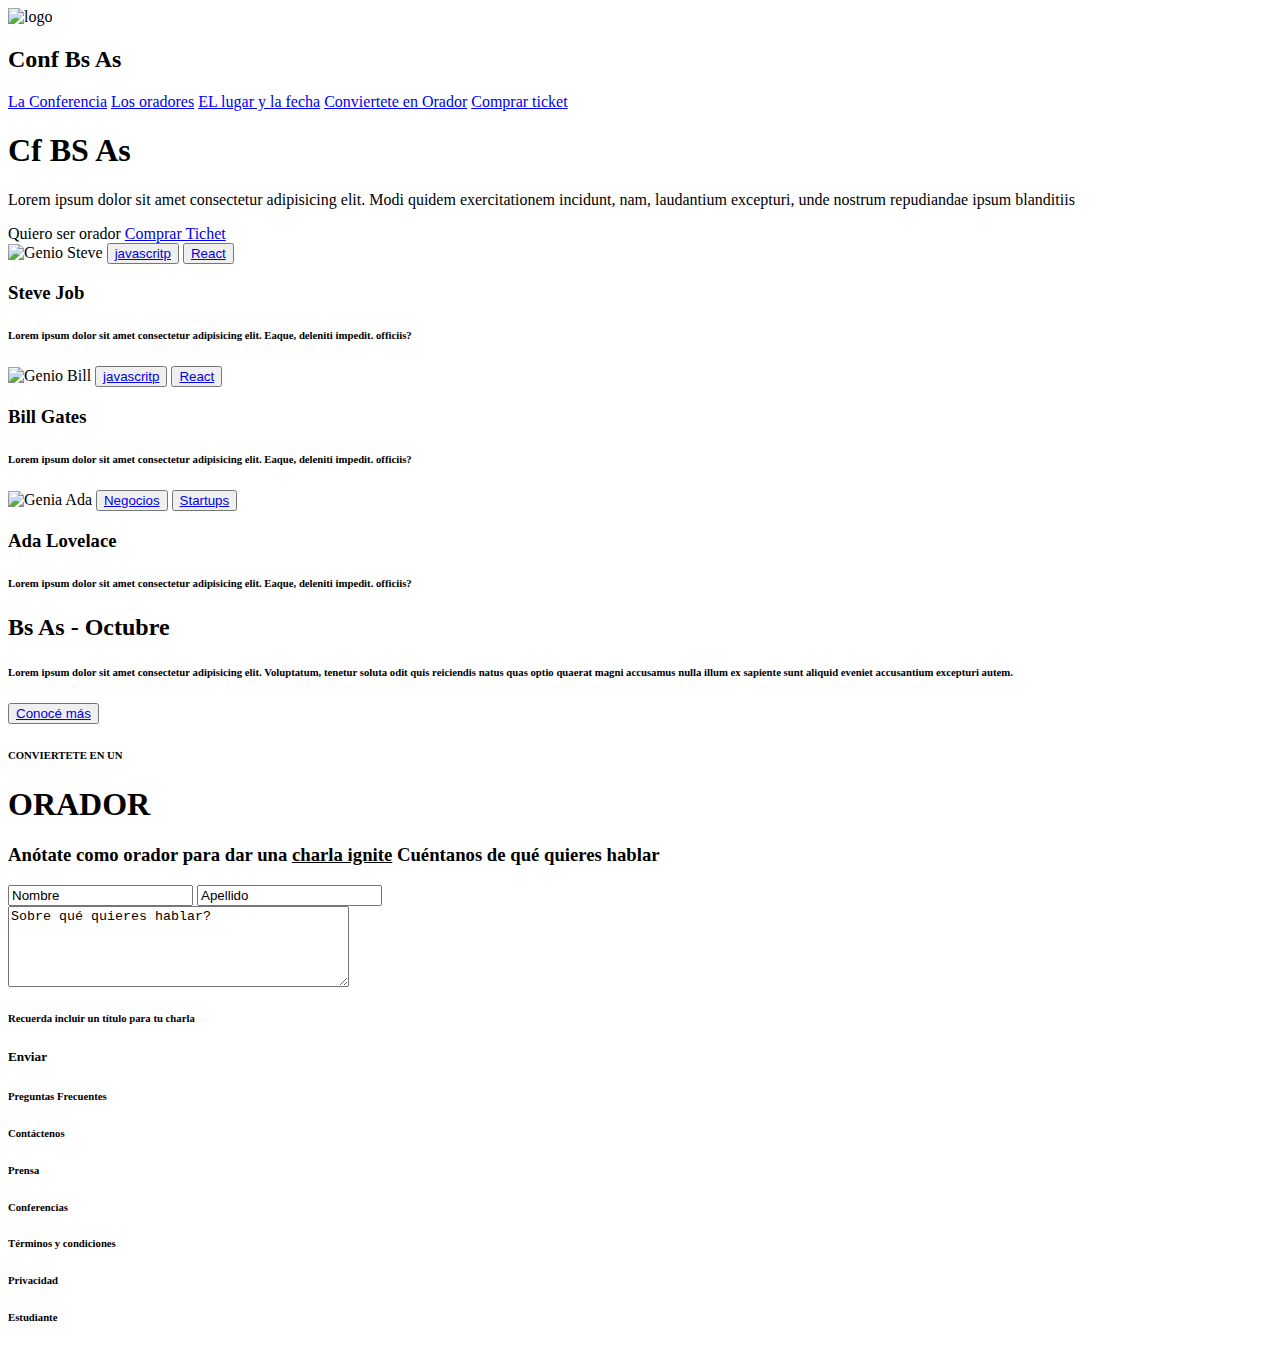
==== index.html @ 3cd5187d "Rename html0410flex2.html to index.html" ====
<DOCTYPE html>
<html lang="es">
<head>
  <title>2Este texto es el tÃ­tulo del documento</title>
  <meta charset="utf-8">
  <meta name="description" content="Este es un documento HTML5">
  <meta name="keywords" content="HTML, CSS, JavaScript">
  <link rel="stylesheet" href="../css/css0410flex2.css">
  <meta name="viewport" content ="width=device-width, initial-scale=1">
</head>
<body>
  <header>
    <div class="logo">
      <img class="imagen-logo" src="../img/codoacodo.png" alt="logo">
      <h2>Conf Bs As</h2>
  </div>
  <nav>
      <a href="#">La Conferencia</a>
      <a href="#">Los oradores</a>
      <a href="#">EL lugar y la fecha</a>
      <a href="#">Conviertete en Orador</a>
      <a class="botton-comprar" href="./page/comprarTicket.html">Comprar ticket</a>
  </nav>
  </header>
  <section>
                  
    <div class="card-float">
       <!-- <img src="..\img\hawaii.jpg">-->
        <h1>Cf BS As</h1>
         <p>Lorem ipsum dolor sit amet consectetur adipisicing elit. Modi quidem exercitationem incidunt, nam, laudantium excepturi, unde nostrum repudiandae ipsum blanditiis 
         </p>
         <div class="container-enlace">
            <a class="enlace-1">Quiero ser orador</a>
            <a class="enlace-2" href="./assets/comprarTicket.html">Comprar Tichet</a>
         </div>
     </div>
    </section>
    <div class="container-oradores" id="orador">
      <div class="card">
          <img src="../img/steve.jpg" alt="Genio Steve">
          <button class="java"><a href="#">javascritp</a></button>
          <button class="react"><a href="#">React </a></button>
          <h3>Steve Job</h3>
          <p><h6>Lorem ipsum dolor sit amet consectetur adipisicing elit. Eaque, deleniti impedit. 
            officiis?</h6></p>
      </div>
      <div class="card">
          <img src="../img/Bill.jpg" alt="Genio Bill">
          <button class="java"><a href="#">javascritp</a></button>
          <button class="react"><a href="#">React </a></button>
          <h3>Bill Gates</h3>
          <p><h6>Lorem ipsum dolor sit amet consectetur adipisicing elit. Eaque, deleniti impedit. 
          officiis?</h6></p>
      </div>
      <div class="card">
          <img src="../img/ada.jpeg" alt="Genia Ada">
          <button class="java"><a href="#">Negocios</a></button>
          <button class="react"><a href="#">Startups</a></button>
          <h3>Ada Lovelace</h3>
          <p><h6>Lorem ipsum dolor sit amet consectetur adipisicing elit. Eaque, deleniti impedit. 
          officiis?</h6></p>
      </div>
      </div>
      <div class="hawaii">
        <div class="fotohawaii">
         <!--<img src="..\img\honolulu.jpg">-->
        </div>
        <div class="bsasoct"><H2>Bs As - Octubre</H2>
          <div class="bsasocttxt"><h6>Lorem ipsum dolor sit amet consectetur adipisicing elit. Voluptatum, tenetur soluta odit quis reiciendis natus quas optio quaerat magni accusamus nulla illum ex sapiente sunt aliquid eveniet accusantium excepturi autem.
          </h6></div>
          
          <button class="enlace-3"><a href="#">Conocé más</a></button>
            </div>
          </div>
        </div>
        <footer>
          <div class="conv">
          <h6>CONVIERTETE EN UN</h6>
          <h1>ORADOR</h1>
          <h3>Anótate como orador para dar una <u>charla ignite</u> Cuéntanos de qué quieres hablar</h3>
          <form><input type="text" name="nombre" value="Nombre">
          <input type="text" name="apellido" value = "Apellido"><br>
          <textarea name="comentario" rows ="5" cols="40">Sobre qué quieres hablar?</textarea>
          </form>
          <div class="conv6"><h6>Recuerda incluir un título para tu charla</h6></div>
          <h5>Enviar</h5>
          </div>
          <div class="pie">
              <h6>Preguntas Frecuentes</h6>
              <h6>Contáctenos</h6>
              <h6>Prensa</h6>
              <h6>Conferencias</h6>
              <h6>Términos y condiciones</h6>
              <h6>Privacidad</h6>
              <h6>Estudiante</h6>
          
          </div>
          </footer>
          </html>
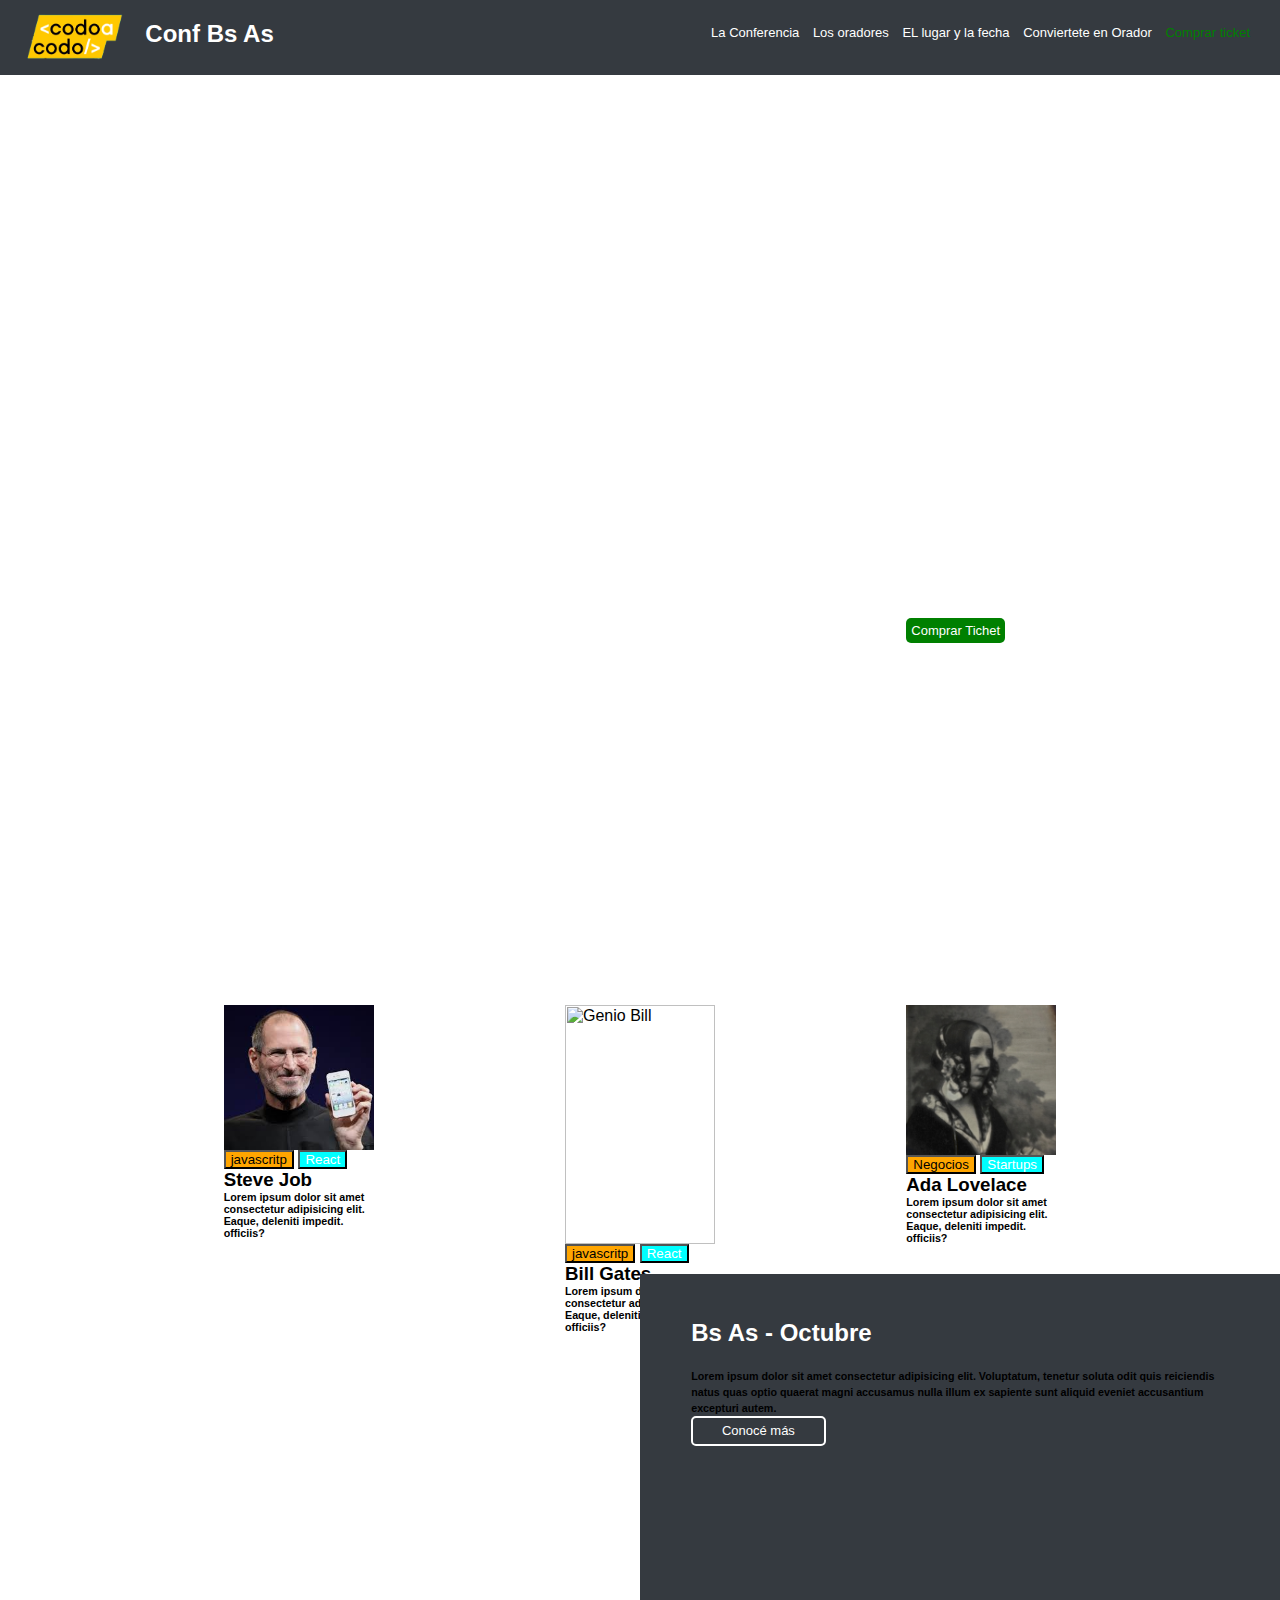
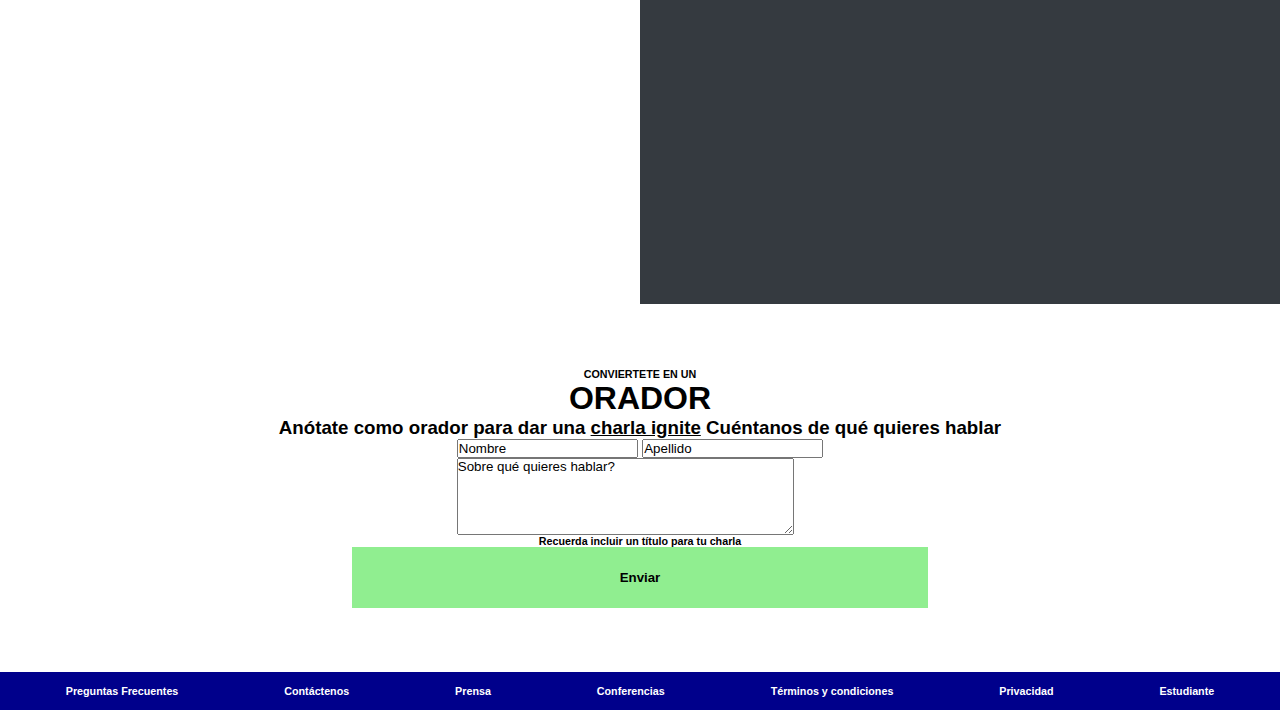
==== commit 3b606597: "Update index.html" ====
--- a/index.html
+++ b/index.html
@@ -5,13 +5,13 @@
   <meta charset="utf-8">
   <meta name="description" content="Este es un documento HTML5">
   <meta name="keywords" content="HTML, CSS, JavaScript">
-  <link rel="stylesheet" href="../css/css0410flex2.css">
+  <link rel="stylesheet" href="css0410flex2.css">
   <meta name="viewport" content ="width=device-width, initial-scale=1">
 </head>
 <body>
   <header>
     <div class="logo">
-      <img class="imagen-logo" src="../img/codoacodo.png" alt="logo">
+      <img class="imagen-logo" src="codoacodo.png" alt="logo">
       <h2>Conf Bs As</h2>
   </div>
   <nav>
@@ -19,13 +19,13 @@
       <a href="#">Los oradores</a>
       <a href="#">EL lugar y la fecha</a>
       <a href="#">Conviertete en Orador</a>
-      <a class="botton-comprar" href="./page/comprarTicket.html">Comprar ticket</a>
+      <a class="botton-comprar" href="comprarTicket.html">Comprar ticket</a>
   </nav>
   </header>
   <section>
                   
     <div class="card-float">
-       <!-- <img src="..\img\hawaii.jpg">-->
+       <!-- <img src="hawaii.jpg">-->
         <h1>Cf BS As</h1>
          <p>Lorem ipsum dolor sit amet consectetur adipisicing elit. Modi quidem exercitationem incidunt, nam, laudantium excepturi, unde nostrum repudiandae ipsum blanditiis 
          </p>
@@ -37,7 +37,7 @@
     </section>
     <div class="container-oradores" id="orador">
       <div class="card">
-          <img src="../img/steve.jpg" alt="Genio Steve">
+          <img src="steve.jpg" alt="Genio Steve">
           <button class="java"><a href="#">javascritp</a></button>
           <button class="react"><a href="#">React </a></button>
           <h3>Steve Job</h3>
@@ -45,7 +45,7 @@
             officiis?</h6></p>
       </div>
       <div class="card">
-          <img src="../img/Bill.jpg" alt="Genio Bill">
+          <img src="Bill.jpg" alt="Genio Bill">
           <button class="java"><a href="#">javascritp</a></button>
           <button class="react"><a href="#">React </a></button>
           <h3>Bill Gates</h3>
@@ -53,7 +53,7 @@
           officiis?</h6></p>
       </div>
       <div class="card">
-          <img src="../img/ada.jpeg" alt="Genia Ada">
+          <img src="ada.jpeg" alt="Genia Ada">
           <button class="java"><a href="#">Negocios</a></button>
           <button class="react"><a href="#">Startups</a></button>
           <h3>Ada Lovelace</h3>
@@ -63,7 +63,7 @@
       </div>
       <div class="hawaii">
         <div class="fotohawaii">
-         <!--<img src="..\img\honolulu.jpg">-->
+         <!--<img src="honolulu.jpg">-->
         </div>
         <div class="bsasoct"><H2>Bs As - Octubre</H2>
           <div class="bsasocttxt"><h6>Lorem ipsum dolor sit amet consectetur adipisicing elit. Voluptatum, tenetur soluta odit quis reiciendis natus quas optio quaerat magni accusamus nulla illum ex sapiente sunt aliquid eveniet accusantium excepturi autem.
--- a/css0410flex2.css
+++ b/css0410flex2.css
@@ -0,0 +1,216 @@
+* {
+  margin: 0;
+  padding: 0;
+  box-sizing: border-box;
+  font-family: 'Lucida Sans', 'Lucida Sans Regular', 'Lucida Grande', 'Lucida Sans Unicode', Geneva, Verdana, sans-serif;
+}
+
+header {
+  background: #353A40;
+  display: inline-block;
+  width: 100%;
+  top: 0;
+  z-index: 10;
+  }
+
+.logo {
+  display: inherit;
+}
+
+.logo img {
+  height: 75px;
+  vertical-align: middle;
+  margin-left: 10px;
+}
+h2 {
+  color: white;
+  display: inline-block;
+}
+nav {
+  display: inline-block;
+  float: right;
+  padding: 25px;
+  font-size: small;
+  
+}
+a {
+  color: white;
+  text-decoration: none;
+  padding: 5px;
+}
+  nav a:hover{background-color: RED;
+ }
+ 
+ .botton-comprar {
+    color: green;
+    }
+section{
+  background-image: url("../img/hawaii.jpg");
+  background-size:cover;
+  background-repeat: no-repeat;
+  height: 100vh;
+  padding: 10%;
+
+}
+.card-float {
+    
+        width:50%;
+        /*height: 100vh;*/
+        position: relative;
+        top:40%;
+        left:50%;
+       /* background-color: aqua;*/
+        color:white;
+        text-align:right;
+        }
+.card-float h1{
+    /*position:absolute;
+    top:40%;
+    right:10%;*/
+    padding: 2%;
+    
+          
+    }
+   
+
+.card-float p{
+   /* position:absolute;
+    width:30%;
+    top:50%;
+    right:10%;
+    text-align: right;*/
+    padding: 5%;
+}
+
+.container-enlace{
+   /* position: absolute;*/
+    /*padding: auto;*/
+   /* top: 85%;
+    right:10%;*/
+   /* display:inline-block;*/
+    height:10%;
+    font-size: small;
+    text-align: center;
+   /* color:white;*/
+ }
+.enlace-1 {
+   /* padding:auto;*/
+    border: 2px solid white;
+    border-radius: 5px;
+    /*margin:auto;*/
+ }
+ 
+ .enlace-2 {
+    padding: auto;
+    border-radius: 5px;
+    background-color: green;
+  /*  margin: auto;*/
+ }
+ .container-oradores{
+  display: flex;
+  justify-content:space-around;
+  width:80%;
+    margin-left: auto;
+  margin-right: auto;
+ /* background-color: aquamarine;*/
+}
+.card{
+   width: 210px;
+    padding: 30px;
+   /* background-color: pink;*/
+
+}
+
+.java{
+  background-color: orange;
+}
+.java a{
+  color:black;
+}
+
+.react{
+  background-color: aqua;
+}
+.card img {
+  width: 100%;
+  }
+  .hawaii{
+    width:100%;
+    display:flex;
+    
+   /* height: 300px;*/
+    
+    }
+  .fotohawaii{
+    width: 50%;
+    /*background-color: cadetblue;*/  
+    /*max-width:100% ;*/
+    /*background-image:cover;*/
+    background-image: url("../img/honolulu.jpg");
+    background-size:cover;
+    height:70vh;
+  /* width: 100vw;*/
+  }
+  
+  
+  .bsasoct{
+    width: 50%;
+    padding: 4%;
+    background: #353A40; 
+    /*color:white;*/
+    display: flex;
+    flex-direction: column;
+    line-height:1em;
+    }
+  .bsasocttxt{
+     padding-top: 5%;
+    }
+    .enlace-3 {
+      width:25%;
+      padding: 1%;
+      border-radius: 5px;
+      background-color:transparent ;
+      border: 2px solid white;
+      font-size: small; 
+    }
+  .conv {
+  padding: 5%;
+ /* background-color: bisque;*/
+  display:flex;
+  flex-direction: column;
+  align-items:center;
+ /* position: relative;*/
+  }
+.conv h5{
+  width: 50%;
+  background-color: lightgreen;
+  text-align: center;
+  padding:2%;
+}
+.conv6{
+  position:relative;
+  justify-self: start;
+}
+.pie{
+  background-color: darkblue;
+  padding: 1%;
+  color: white;
+  display: flex;
+  flex-direction: row;
+  justify-content: space-around;
+    }
+
+
+
+ @media screen and (max-width:480px) {.card-float {/*position: static;top:20%;*/left:0%;text-align: center;width:100%;}
+                                      nav {float:none;width:100%;background-color: aqua;} 
+                                      nav a{width: 100%;}         
+                            .container-oradores{flex-direction:column;align-items:center;width:100%;}
+                            .card{background-color: orange;/*display:inline-block;*/align-items: center;width:100%;}
+                            .card img{width: 50%;}
+                            .hawaii{flex-direction: column;}
+                            .fotohawaii{width: 100%;}
+                            .bsasoct{width: 100%;/*background-color: brown;*/}
+
+};
+
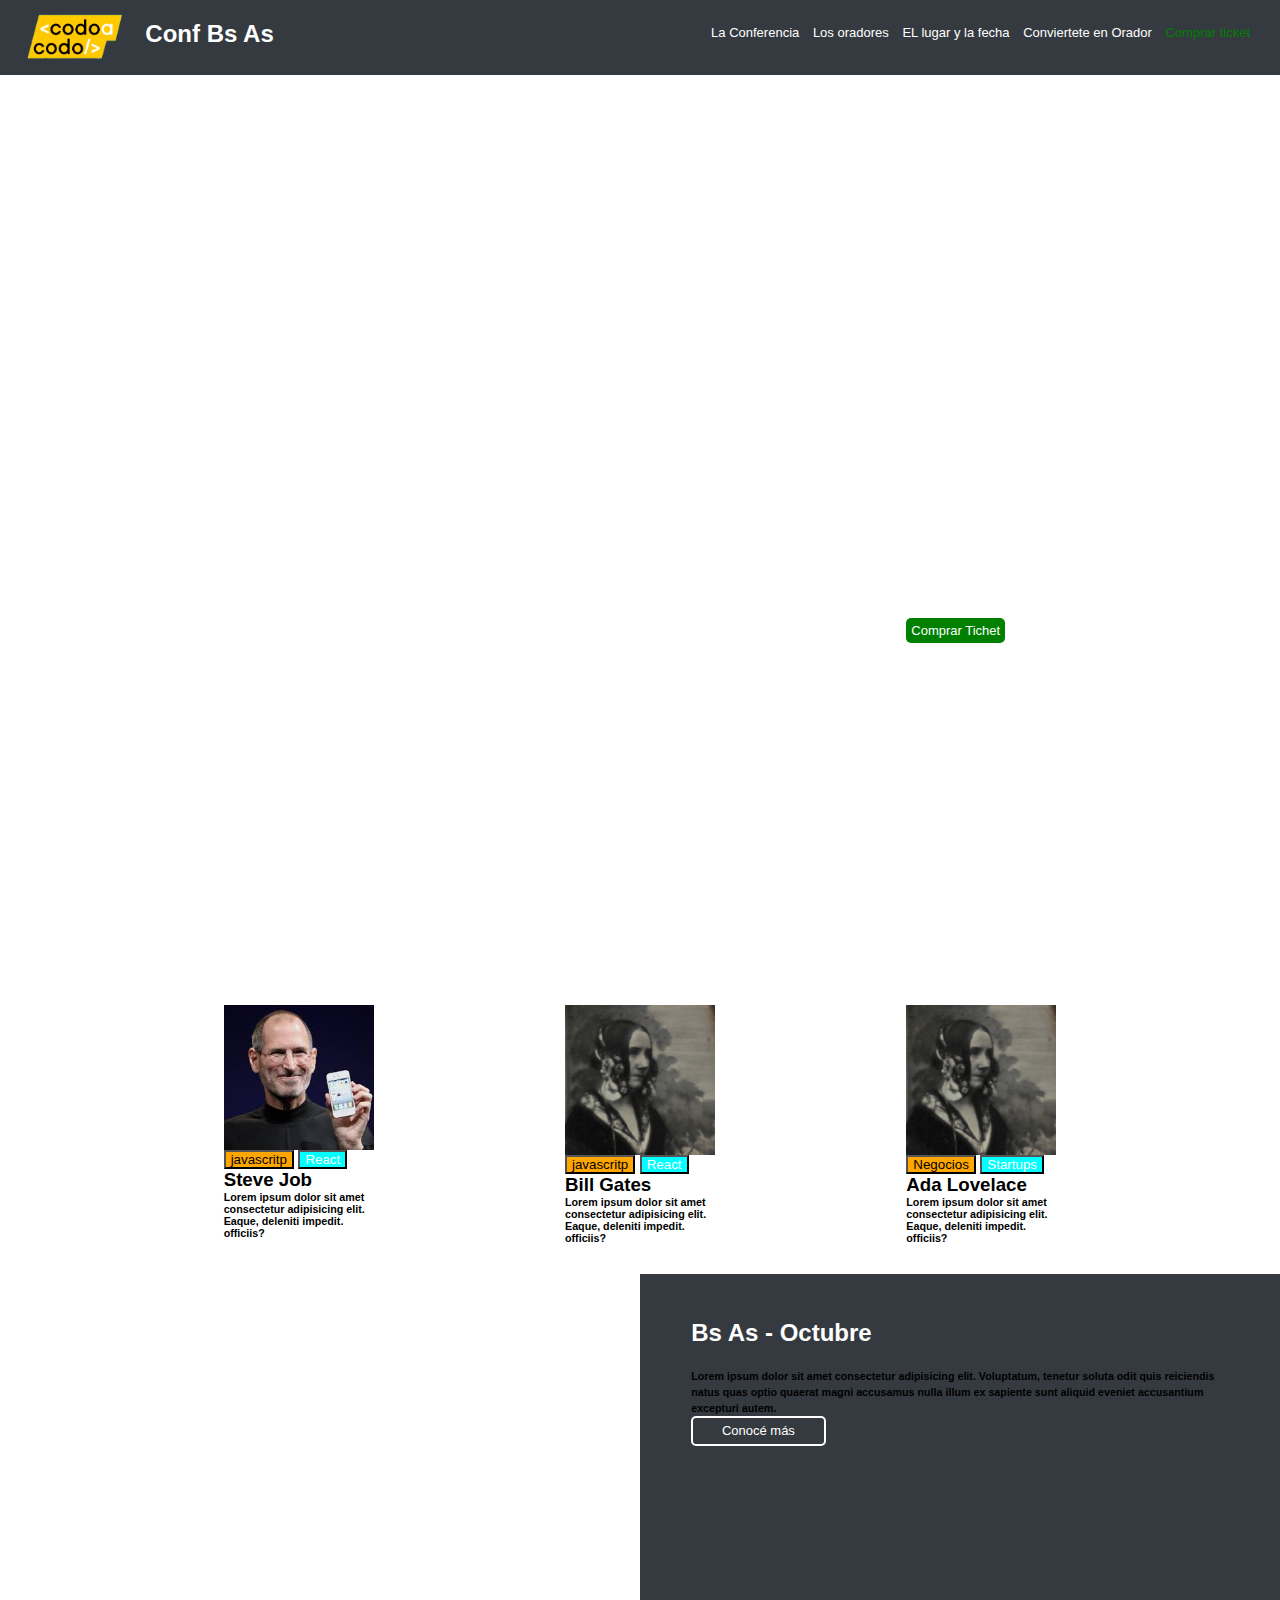
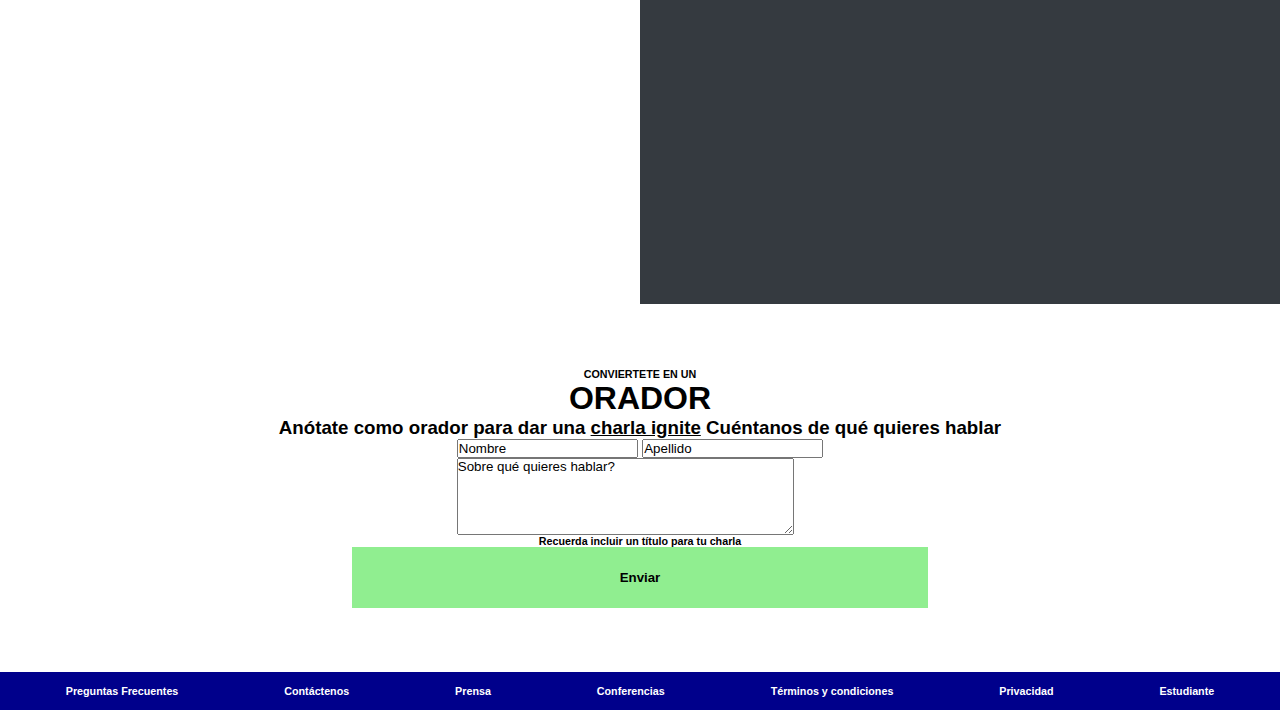
==== commit 1b9fee4d: "Update index.html" ====
--- a/index.html
+++ b/index.html
@@ -45,7 +45,7 @@
             officiis?</h6></p>
       </div>
       <div class="card">
-          <img src="Bill.jpg" alt="Genio Bill">
+          <img src="ada.jpeg" alt="Genio Bill">
           <button class="java"><a href="#">javascritp</a></button>
           <button class="react"><a href="#">React </a></button>
           <h3>Bill Gates</h3>
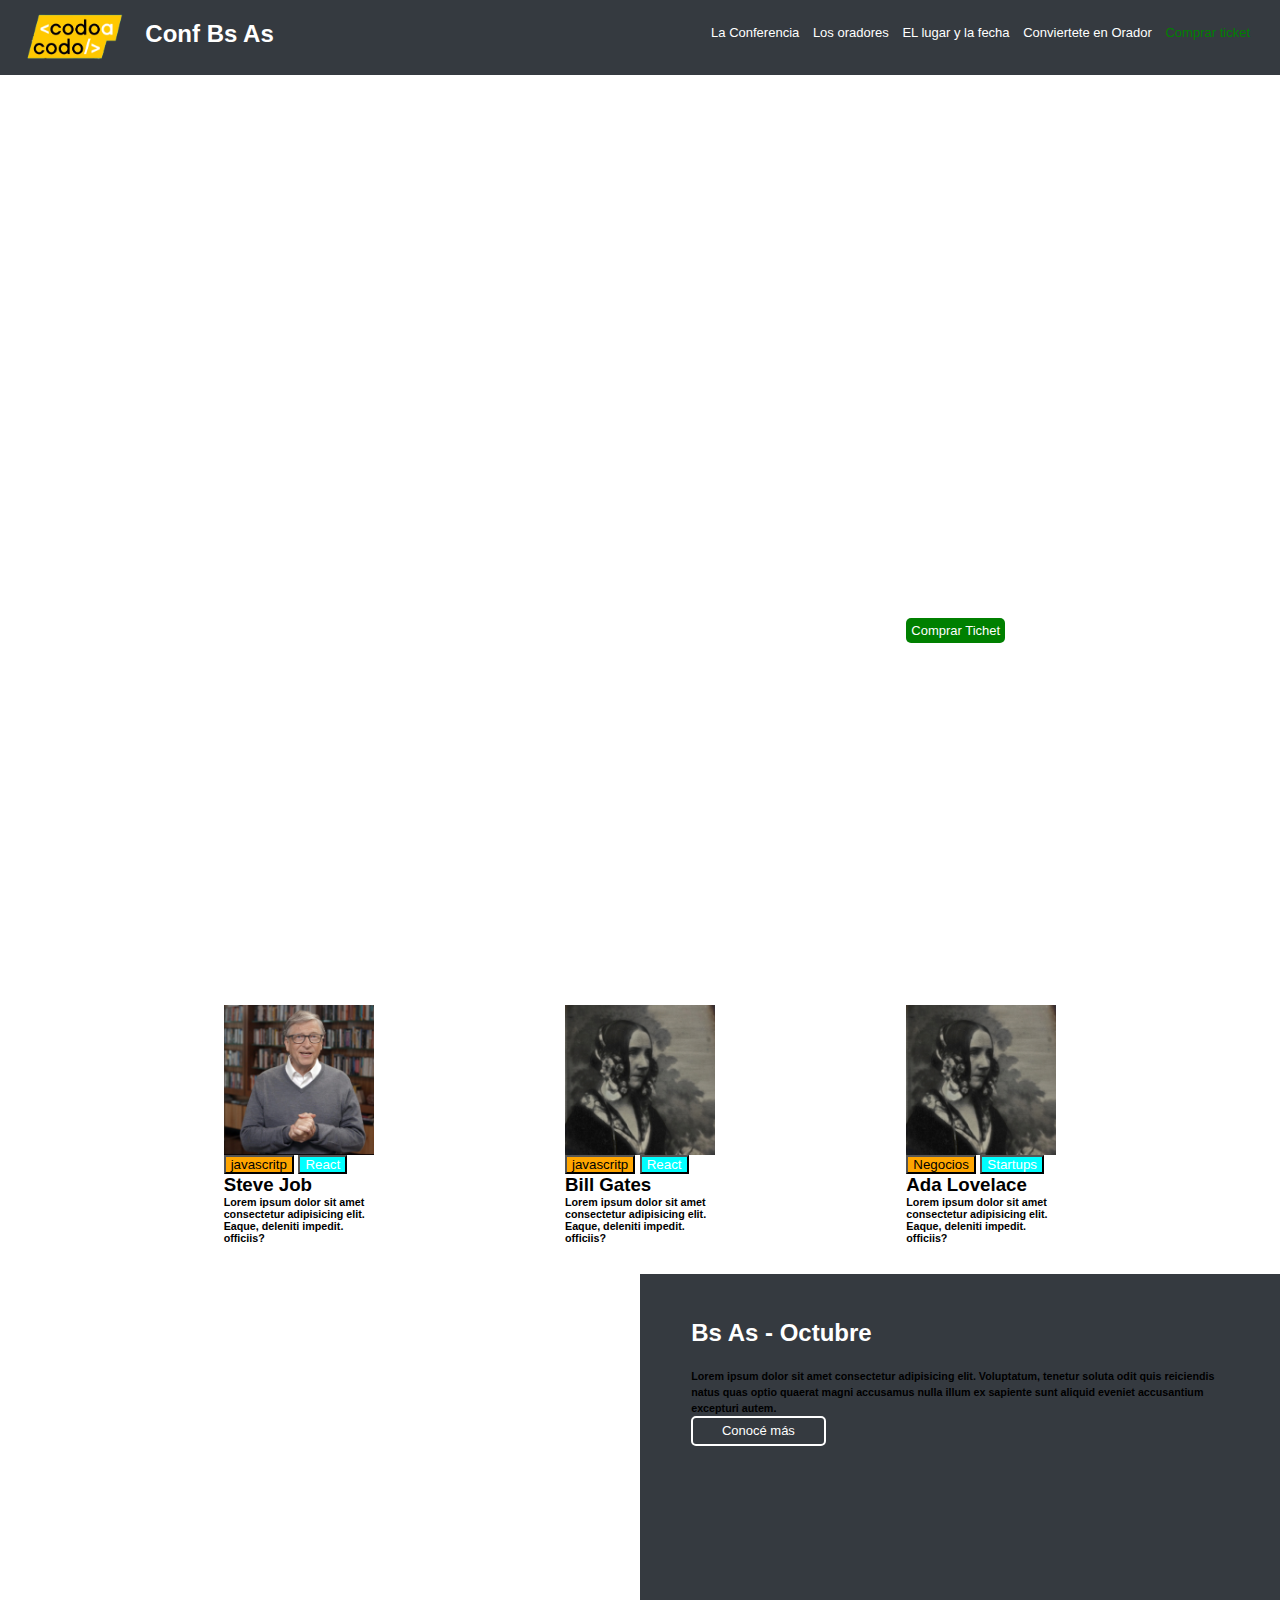
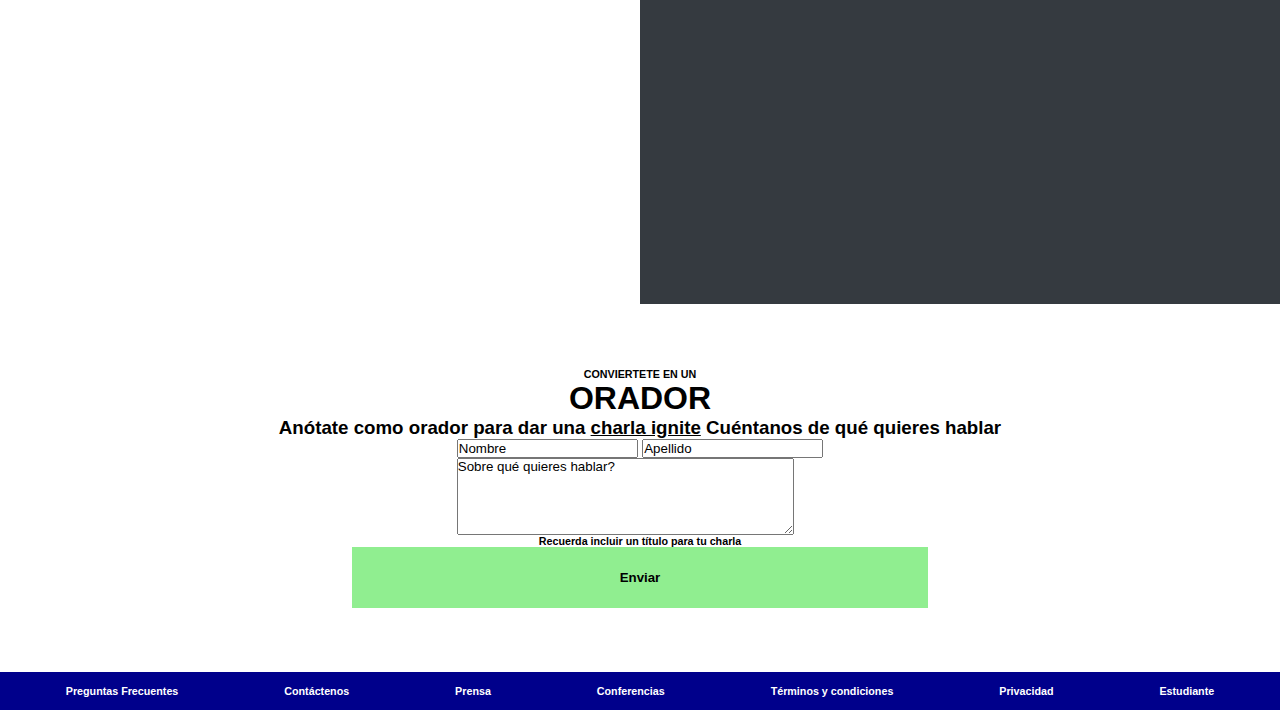
==== commit b06865d9: "Update index.html" ====
--- a/index.html
+++ b/index.html
@@ -37,7 +37,7 @@
     </section>
     <div class="container-oradores" id="orador">
       <div class="card">
-          <img src="steve.jpg" alt="Genio Steve">
+          <img src="bill.jpg" alt="Genio Steve">
           <button class="java"><a href="#">javascritp</a></button>
           <button class="react"><a href="#">React </a></button>
           <h3>Steve Job</h3>
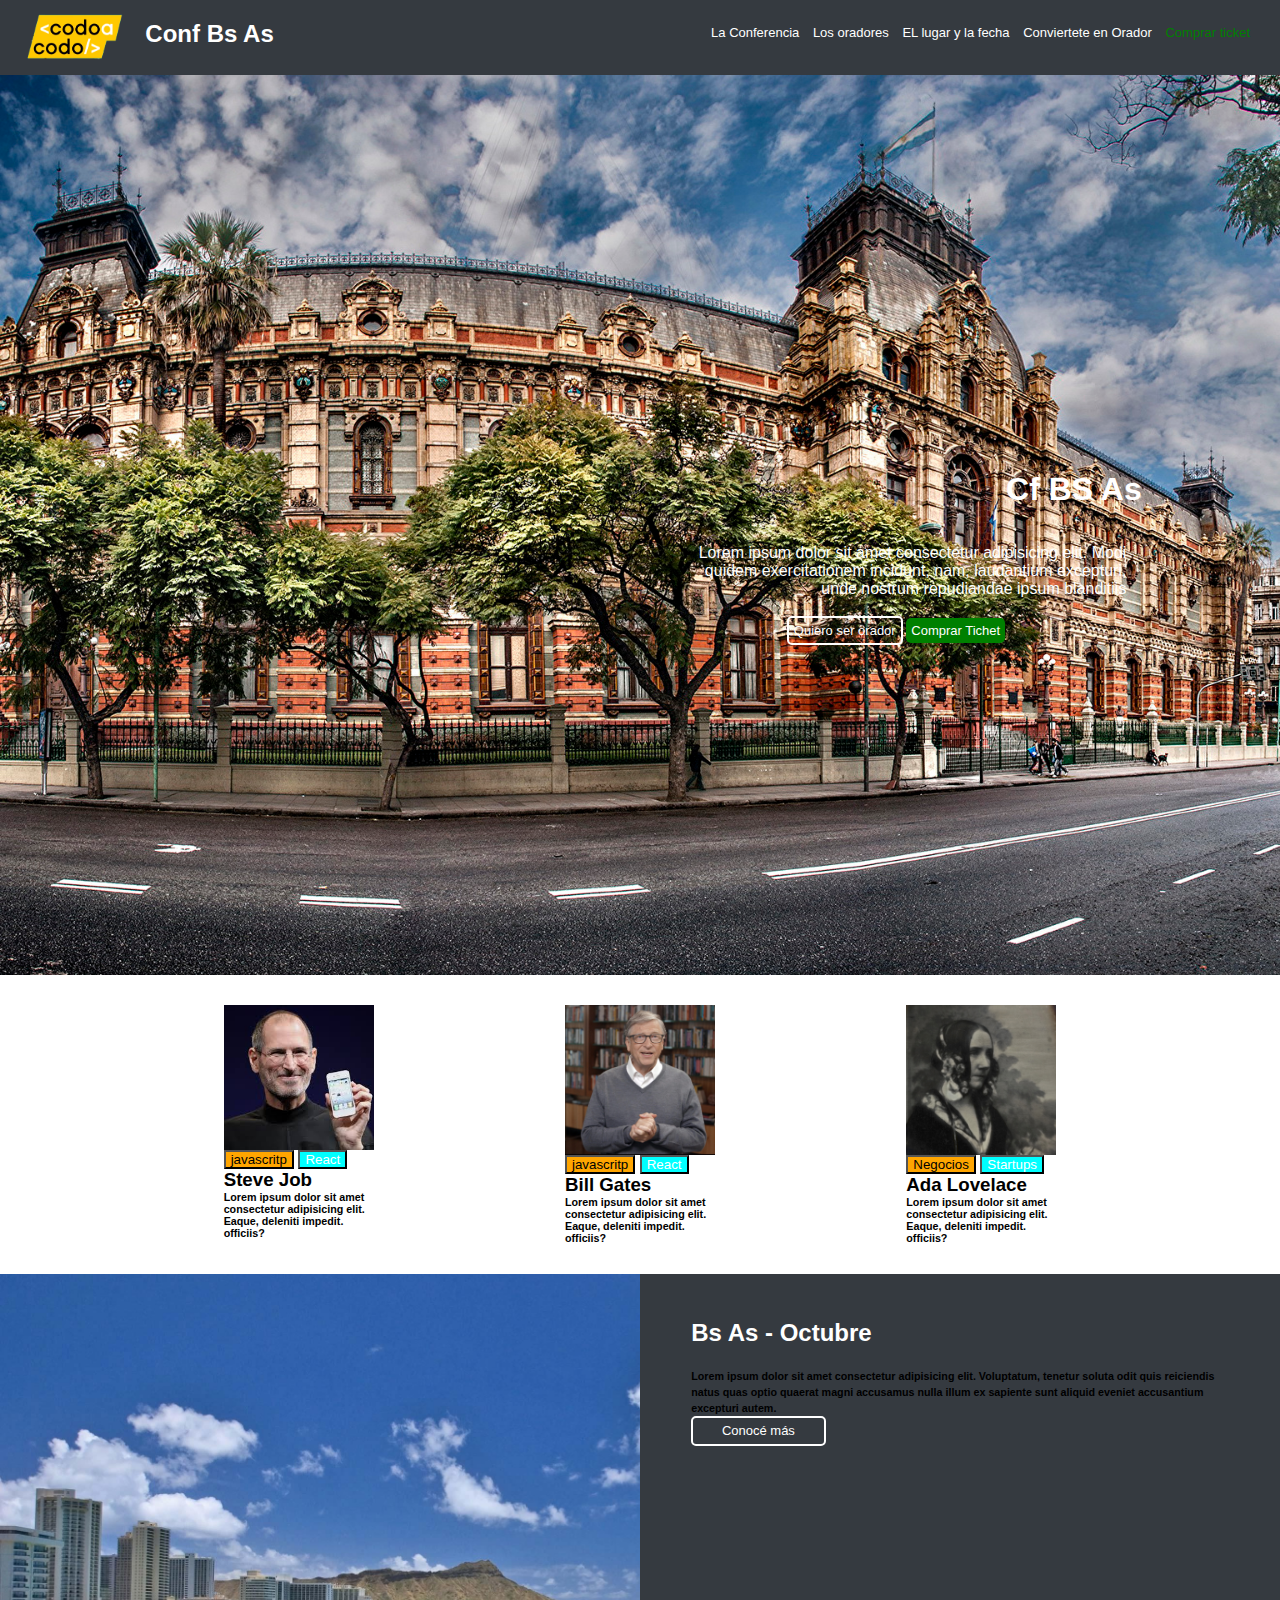
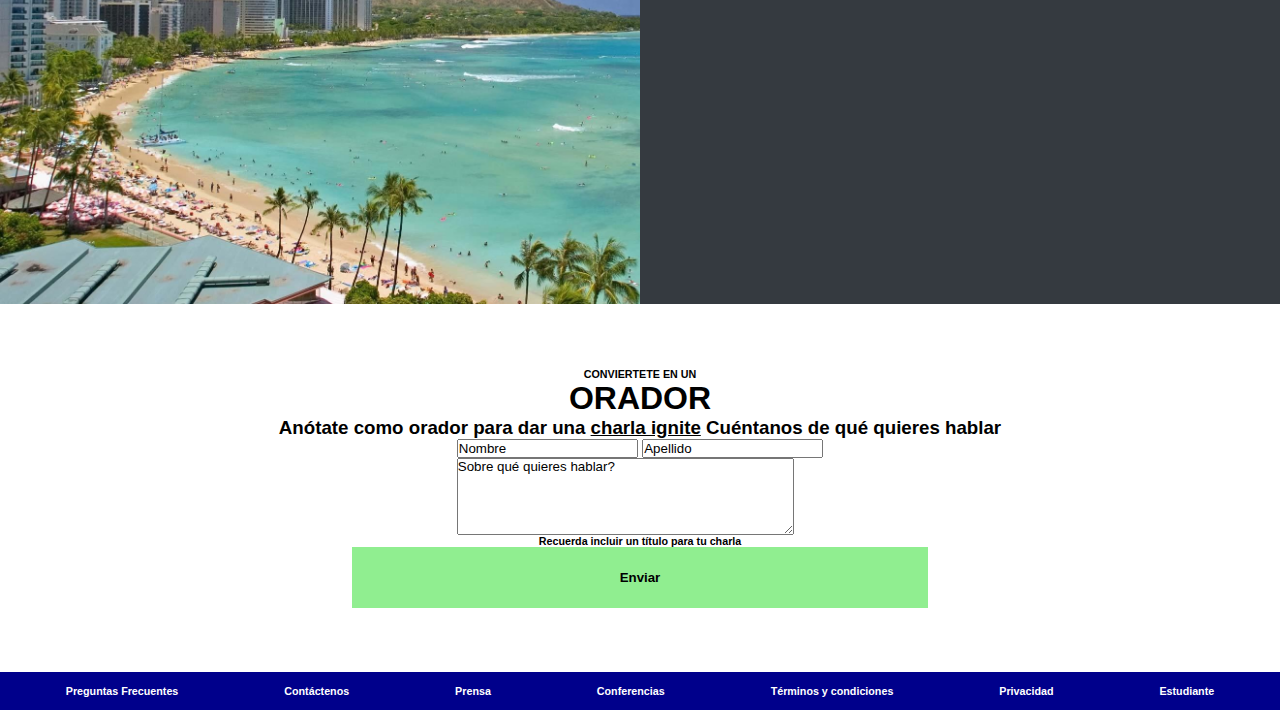
==== commit 279fae86: "Update index.html" ====
--- a/index.html
+++ b/index.html
@@ -37,7 +37,7 @@
     </section>
     <div class="container-oradores" id="orador">
       <div class="card">
-          <img src="bill.jpg" alt="Genio Steve">
+          <img src="steve.jpg" alt="Genio Steve">
           <button class="java"><a href="#">javascritp</a></button>
           <button class="react"><a href="#">React </a></button>
           <h3>Steve Job</h3>
@@ -45,7 +45,7 @@
             officiis?</h6></p>
       </div>
       <div class="card">
-          <img src="ada.jpeg" alt="Genio Bill">
+          <img src="bill.jpg" alt="Genio Bill">
           <button class="java"><a href="#">javascritp</a></button>
           <button class="react"><a href="#">React </a></button>
           <h3>Bill Gates</h3>
--- a/css0410flex2.css
+++ b/css0410flex2.css
@@ -45,7 +45,7 @@
     color: green;
     }
 section{
-  background-image: url("../img/hawaii.jpg");
+  background-image: url("hawaii.jpg");
   background-size:cover;
   background-repeat: no-repeat;
   height: 100vh;
@@ -146,7 +146,7 @@
     /*background-color: cadetblue;*/  
     /*max-width:100% ;*/
     /*background-image:cover;*/
-    background-image: url("../img/honolulu.jpg");
+    background-image: url("honolulu.jpg");
     background-size:cover;
     height:70vh;
   /* width: 100vw;*/
